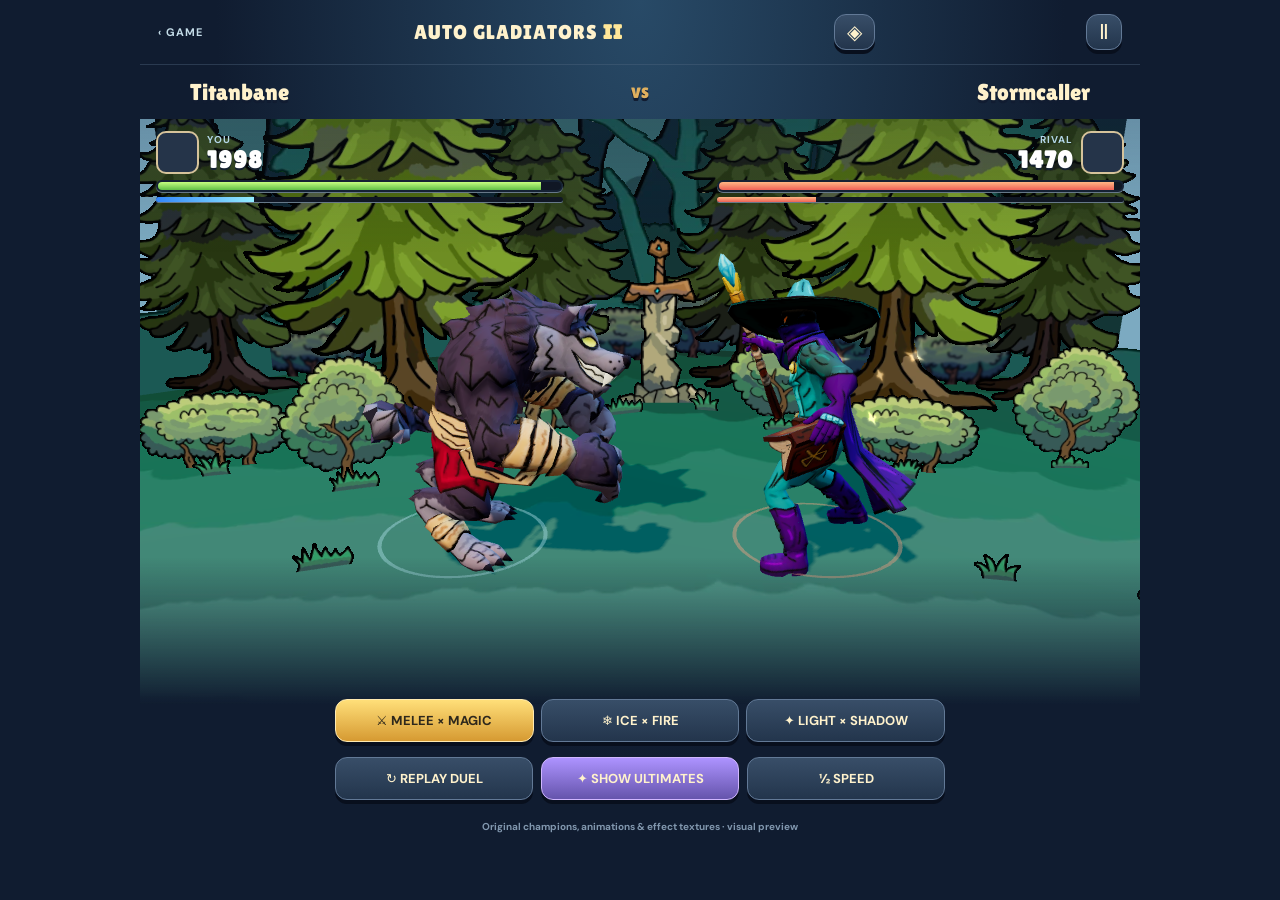
==== visual-preview/battle.html @ d7674ed9 "Add isolated 0.2.0 battle visual preview with original Unity effects" ====
<!doctype html><html lang="en"><head><meta charset="UTF-8"><meta name="viewport" content="width=device-width,initial-scale=1,viewport-fit=cover"><link rel="icon" href="./favicon.svg"><meta name="theme-color" content="#101c30"><title>Auto Gladiators 2 · Battle Preview</title>  <script type="module" crossorigin src="./assets/battle-DrIyTVgl.js"></script>
  <link rel="modulepreload" crossorigin href="./assets/engine-B7YN4V4f.js">
  <link rel="modulepreload" crossorigin href="./assets/combat-BosyavOG.js">
  <link rel="stylesheet" crossorigin href="./assets/battle-Cqai1T_n.css">
</head><body><div id="battle-preview"><header><a href="./">‹ GAME</a><span> AUTO GLADIATORS <b>II</b></span><button id="environment" aria-label="Change arena">◈</button><button id="pause">Ⅱ</button></header><div class="matchup"><div id="left-name"></div><span>VS</span><div id="right-name"></div></div><main id="stage"><div id="stage-hud"></div><div id="stage-floats"></div><div id="skill-cue"></div><div id="round-cue">ENTER THE ARENA</div></main><footer><div class="pair-picker"><button data-pair="0" class="active">⚔ MELEE × MAGIC</button><button data-pair="1">❄ ICE × FIRE</button><button data-pair="2">✦ LIGHT × SHADOW</button></div><div class="preview-actions"><button id="replay">↻ REPLAY DUEL</button><button id="skill">✦ SHOW ULTIMATES</button><button id="slow">½ SPEED</button></div><p>Original champions, animations & effect textures · visual preview</p></footer></div></body></html>
---- visual-preview/assets/battle-Cqai1T_n.css ----
@font-face{font-family:Lilita;src:url(../assets/fonts/lilita-one.ttf)}@font-face{font-family:DM;src:url(../assets/fonts/dm-sans-700.ttf)}*{box-sizing:border-box}html,body{margin:0;background:#101c30;color:#fff2cc;font-family:DM,Arial;overscroll-behavior:none}button,a{-webkit-tap-highlight-color:transparent;touch-action:manipulation}button{font:inherit;cursor:pointer;color:inherit;border:1px solid #627996;background:linear-gradient(#384e68,#23354c);border-radius:12px;padding:12px;box-shadow:0 4px #080f1d}#battle-preview{max-width:1000px;margin:auto;min-height:100dvh;display:flex;flex-direction:column;background:radial-gradient(ellipse at top,#284a67,#101c30 60%)}header{display:flex;justify-content:space-between;align-items:center;padding:14px 18px;letter-spacing:1px;font-family:Lilita;font-size:20px;border-bottom:1px solid #52678166}header a{color:#c4dce8;text-decoration:none;font-family:DM;font-size:11px}header b{color:#ffe799}header button{padding:5px 12px}.matchup{display:flex;justify-content:space-between;align-items:center;font-family:Lilita;font-size:23px;padding:14px 25px;text-shadow:0 3px #111c31}.matchup span{font-size:15px;color:#e0b05e}.matchup>div{width:43%}.matchup>div:last-child{text-align:right}#stage{position:relative;width:100%;height:min(64dvh,660px);min-height:350px;overflow:hidden;background:#192c43;isolation:isolate}#stage canvas{display:block;width:100%;height:100%}#stage:after{content:"";position:absolute;inset:0;pointer-events:none;background:linear-gradient(#15273c33,transparent 23%,transparent 75%,#101c30);z-index:2}#stage-hud{position:absolute;z-index:5;inset:12px 16px auto;display:flex;justify-content:space-between;pointer-events:none}.health{width:42%}.health>div{display:flex;align-items:center;gap:8px;margin-bottom:6px}.health img{width:43px;height:43px;border:2px solid #d6c39b;border-radius:10px;background:#253449}.health span{font-size:10px;letter-spacing:1px;color:#b4d7e8}.health strong{font-family:Lilita;font-size:24px;display:block;color:#fff;text-shadow:0 2px #152231}.health.enemy>div{flex-direction:row-reverse;text-align:right}.health i,.health>b{height:12px;border-radius:8px;background:#101724;display:block;border:2px solid #152234;box-shadow:0 1px #667888;overflow:hidden}.health em{height:100%;display:block;background:linear-gradient(#c5ff80,#60bf45);transition:width .18s}.health.enemy em{background:linear-gradient(#ffb784,#ed6156)}.health>b{height:5px;border:0;margin-top:5px}.health>b em{background:linear-gradient(90deg,#3286fa,#94edff)}#stage-floats{position:absolute;inset:0;pointer-events:none;z-index:4}.number{position:absolute;transform:translate(-50%,-50%);font:27px Lilita;color:#fff3ce;-webkit-text-stroke:1px #4d2d24;text-shadow:0 3px 0 #2b1520;animation:damage .75s ease-out forwards}.number.critical{font-size:38px;color:#ffe33d}.number.heal{font-size:22px;color:#8dffb4;-webkit-text-stroke:1px #1d533b}@keyframes damage{0%{opacity:0;transform:translate(-50%,-20%) scale(.5)}14%{opacity:1;transform:translate(-50%,-55%) scale(1.17)}35%{transform:translate(-50%,-75%) scale(1)}to{opacity:0;transform:translate(-50%,-190%) scale(.9)}}#skill-cue{position:absolute;bottom:45px;left:50%;z-index:6;display:flex;align-items:center;gap:9px;transform:translate(-50%,15px);opacity:0;padding:7px 18px 7px 7px;background:linear-gradient(90deg,#263a66ee,#303a68bb);border:1px solid #bbcffe88;border-radius:30px;white-space:nowrap;font:18px Lilita;transition:.18s;pointer-events:none}#skill-cue.show{opacity:1;transform:translate(-50%)}#skill-cue img{width:33px;height:33px;border-radius:50%;border:1px solid #fee8ab}#round-cue{position:absolute;top:44%;left:0;width:100%;text-align:center;font:36px Lilita;color:#ffe6a0;text-shadow:0 4px #37253d;z-index:5;opacity:0;transform:scale(.8);transition:.3s;pointer-events:none}#round-cue.show{opacity:1;transform:scale(1)}footer{padding:0 15px 16px;z-index:6;margin-top:-5px}.pair-picker{display:flex;gap:7px;margin-bottom:15px}.pair-picker button{flex:1;font-size:10px;padding:12px 3px}.active{background:linear-gradient(#ffdf79,#d69a32);color:#2e281c;border-color:#ffeab1}.preview-actions{display:flex;gap:8px}.preview-actions button{font-size:11px;flex:1}.preview-actions #skill{background:linear-gradient(#ad93ff,#6554ac);border-color:#d0b7ff}footer p{text-align:center;color:#8197ae;font-size:10px;margin-top:20px}@media(min-width:700px){#stage{height:65dvh}.matchup{padding-inline:50px}.pair-picker button,.preview-actions button{font-size:13px}footer{max-width:640px;width:100%;margin-inline:auto}}
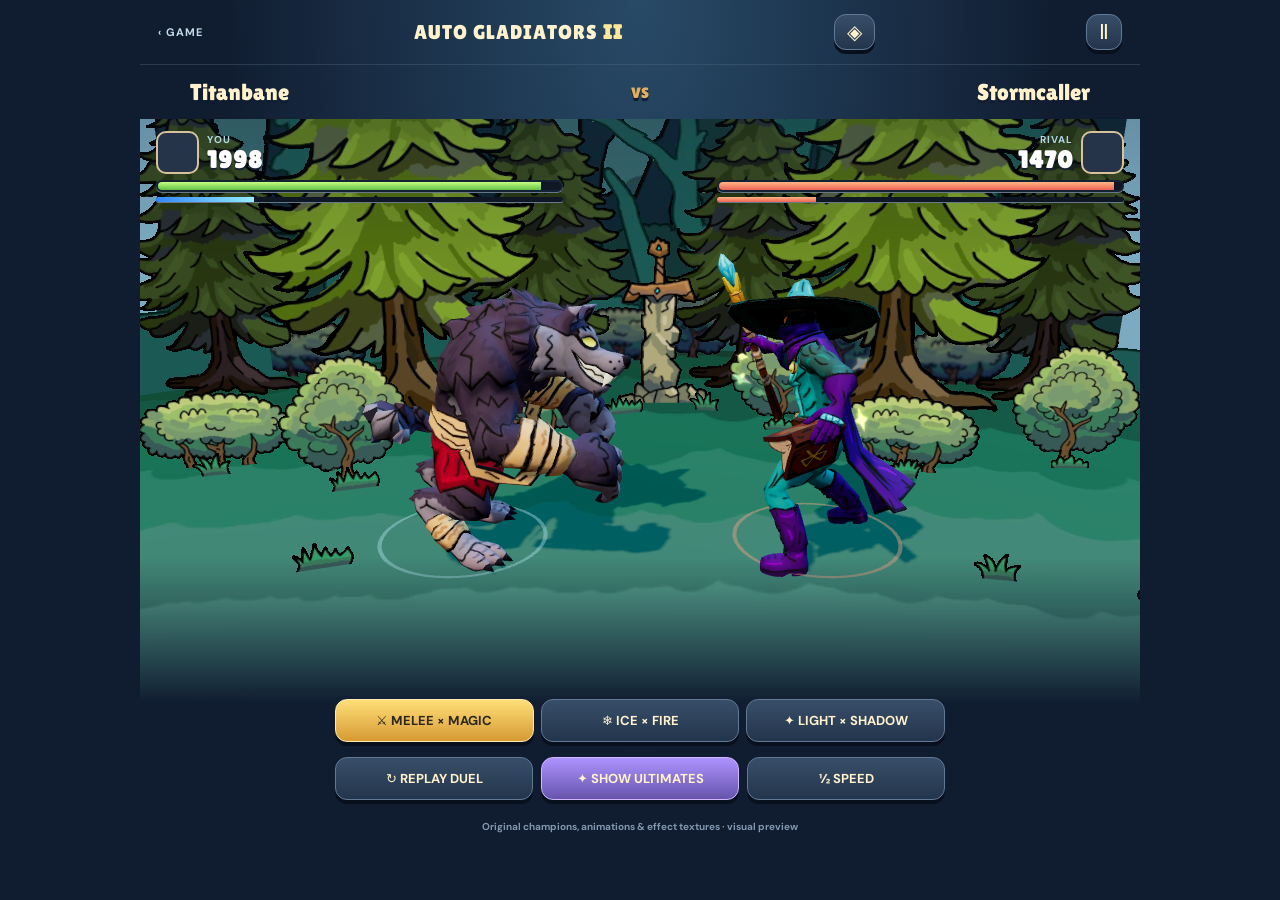
==== commit 13de4e2d: "Keep displayed battle health in combat order during overlapping impacts" ====
--- a/visual-preview/battle.html
+++ b/visual-preview/battle.html
@@ -1,5 +1,5 @@
-<!doctype html><html lang="en"><head><meta charset="UTF-8"><meta name="viewport" content="width=device-width,initial-scale=1,viewport-fit=cover"><link rel="icon" href="./favicon.svg"><meta name="theme-color" content="#101c30"><title>Auto Gladiators 2 · Battle Preview</title>  <script type="module" crossorigin src="./assets/battle-DrIyTVgl.js"></script>
+<!doctype html><html lang="en"><head><meta charset="UTF-8"><meta name="viewport" content="width=device-width,initial-scale=1,viewport-fit=cover"><link rel="icon" href="./favicon.svg"><meta name="theme-color" content="#101c30"><title>Auto Gladiators 2 · Battle Preview</title>  <script type="module" crossorigin src="./assets/battle-CbvvqmsJ.js"></script>
   <link rel="modulepreload" crossorigin href="./assets/engine-B7YN4V4f.js">
-  <link rel="modulepreload" crossorigin href="./assets/combat-BosyavOG.js">
+  <link rel="modulepreload" crossorigin href="./assets/combat-_XqrGccy.js">
   <link rel="stylesheet" crossorigin href="./assets/battle-Cqai1T_n.css">
 </head><body><div id="battle-preview"><header><a href="./">‹ GAME</a><span> AUTO GLADIATORS <b>II</b></span><button id="environment" aria-label="Change arena">◈</button><button id="pause">Ⅱ</button></header><div class="matchup"><div id="left-name"></div><span>VS</span><div id="right-name"></div></div><main id="stage"><div id="stage-hud"></div><div id="stage-floats"></div><div id="skill-cue"></div><div id="round-cue">ENTER THE ARENA</div></main><footer><div class="pair-picker"><button data-pair="0" class="active">⚔ MELEE × MAGIC</button><button data-pair="1">❄ ICE × FIRE</button><button data-pair="2">✦ LIGHT × SHADOW</button></div><div class="preview-actions"><button id="replay">↻ REPLAY DUEL</button><button id="skill">✦ SHOW ULTIMATES</button><button id="slow">½ SPEED</button></div><p>Original champions, animations & effect textures · visual preview</p></footer></div></body></html>
